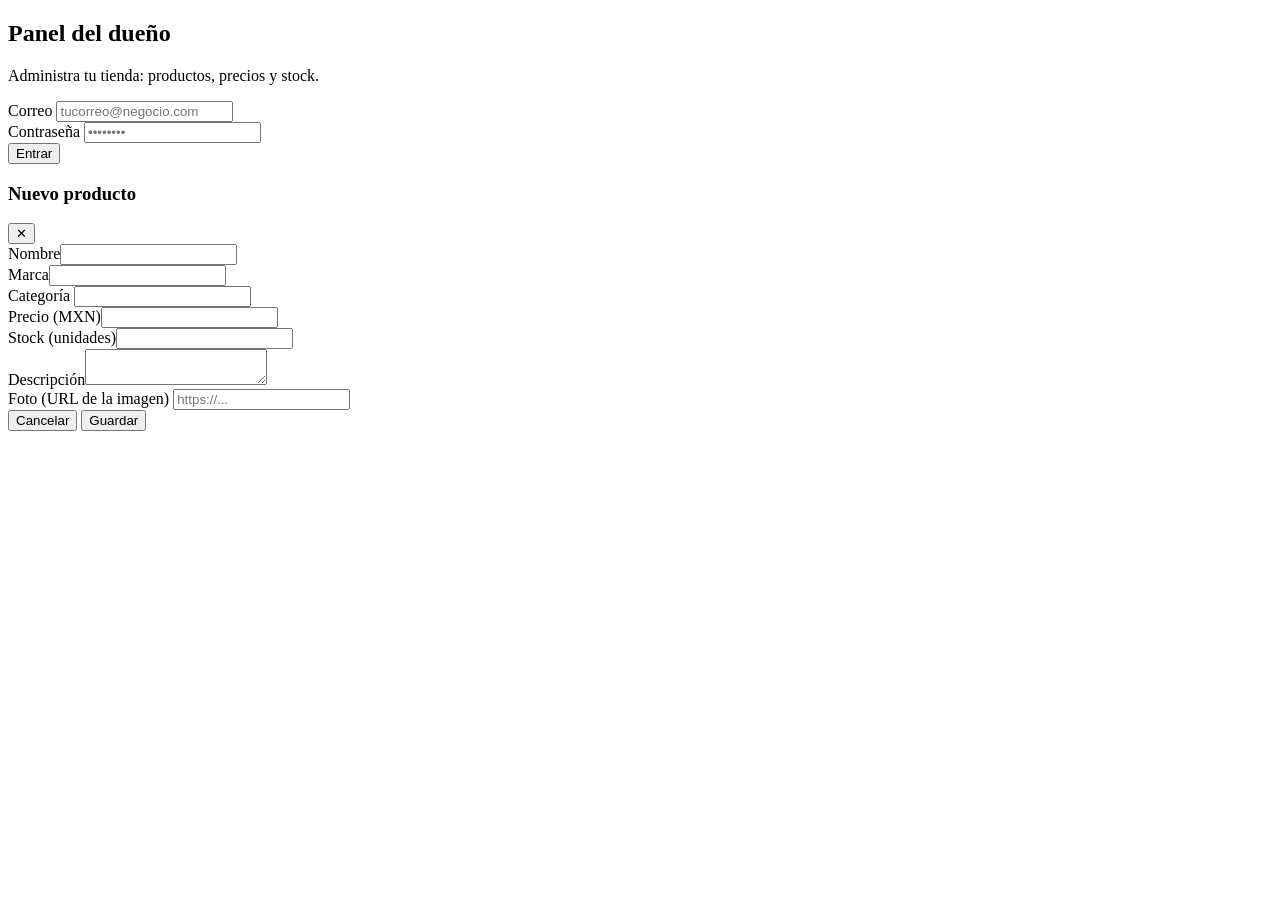
==== admin.html @ 73901465 "Deploy admin.html" ====
<!DOCTYPE html>
<html lang="es">
<head>
  <meta charset="UTF-8">
  <meta name="viewport" content="width=device-width, initial-scale=1.0">
  <title>Panel del dueño — Ciclo Norte</title>
  <link rel="stylesheet" href="css/styles.css">
</head>
<body class="admin-body">

  <!-- LOGIN -->
  <section class="login-screen" id="loginScreen">
    <form class="login-card" id="loginForm">
      <h1>Panel del dueño</h1>
      <p>Administra tu tienda: productos, precios y stock.</p>
      <div class="field">
        <label>Correo</label>
        <input class="input" type="email" id="email" placeholder="tucorreo@negocio.com" autocomplete="username" required>
      </div>
      <div class="field">
        <label>Contraseña</label>
        <input class="input" type="password" id="pass" placeholder="••••••••" autocomplete="current-password" required>
      </div>
      <button class="btn" type="submit" id="loginBtn">Entrar</button>
      <div class="form-err" id="loginErr"></div>
      <div class="login-hint" id="loginHint"></div>
    </form>
  </section>

  <!-- DASHBOARD -->
  <div id="dash" hidden>
    <header class="admin-top">
      <div class="wrap admin-top__in">
        <a href="#" class="brand">Ciclo<span class="dot">Norte</span> <small>Panel</small></a>
        <div style="display:flex;align-items:center;gap:16px">
          <span class="who" id="who"></span>
          <a href="index.html" class="btn btn--ghost" target="_blank">Ver tienda ↗</a>
          <button class="btn btn--ghost" id="logout">Salir</button>
        </div>
      </div>
    </header>

    <main class="wrap admin-main">
      <div class="admin-head">
        <h1>Mis productos</h1>
        <button class="btn" id="addBtn" style="width:auto">+ Agregar producto</button>
      </div>

      <div class="stat-row">
        <div class="stat"><div class="n" id="stTotal">0</div><div class="l">Productos</div></div>
        <div class="stat"><div class="n" id="stStock">0</div><div class="l">Unidades en stock</div></div>
        <div class="stat"><div class="n" id="stOut">0</div><div class="l">Agotados</div></div>
      </div>

      <div class="p-table">
        <div class="p-row p-row--head">
          <span></span><span>Producto</span><span class="hide-sm">Categoría</span>
          <span class="hide-sm">Precio</span><span>Stock</span><span></span>
        </div>
        <div id="pList"></div>
      </div>
    </main>
  </div>

  <!-- MODAL -->
  <div class="modal-ov" id="modalOv">
    <div class="modal">
      <div class="modal__head">
        <h3 id="modalTitle">Nuevo producto</h3>
        <button class="icon-btn" id="modalClose">✕</button>
      </div>
      <form id="prodForm">
        <div class="modal__body">
          <input type="hidden" id="pId">
          <div class="row-2">
            <div class="field"><label>Nombre</label><input class="input" id="pNombre" required></div>
            <div class="field"><label>Marca</label><input class="input" id="pMarca" required></div>
          </div>
          <div class="row-2">
            <div class="field"><label>Categoría</label>
              <input class="input" id="pCategoria" list="cats" required>
              <datalist id="cats"><option>Bicicletas</option><option>Cascos</option><option>Lentes</option><option>Accesorios</option></datalist>
            </div>
            <div class="field"><label>Precio (MXN)</label><input class="input" id="pPrecio" type="number" min="0" required></div>
          </div>
          <div class="field"><label>Stock (unidades)</label><input class="input" id="pStock" type="number" min="0" required></div>
          <div class="field"><label>Descripción</label><textarea class="input" id="pDesc" rows="2"></textarea></div>
          <div class="field">
            <label>Foto (URL de la imagen)</label>
            <input class="input" id="pImagen" placeholder="https://...">
            <img class="img-preview" id="pImgPrev" alt="" hidden>
          </div>
        </div>
        <div class="modal__foot">
          <button type="button" class="btn btn--ghost" id="modalCancel">Cancelar</button>
          <button type="submit" class="btn btn--accent" style="width:auto">Guardar</button>
        </div>
      </form>
    </div>
  </div>

  <div class="toast-wrap" id="toasts"></div>
  <script type="module" src="js/admin.js"></script>
</body>
</html>
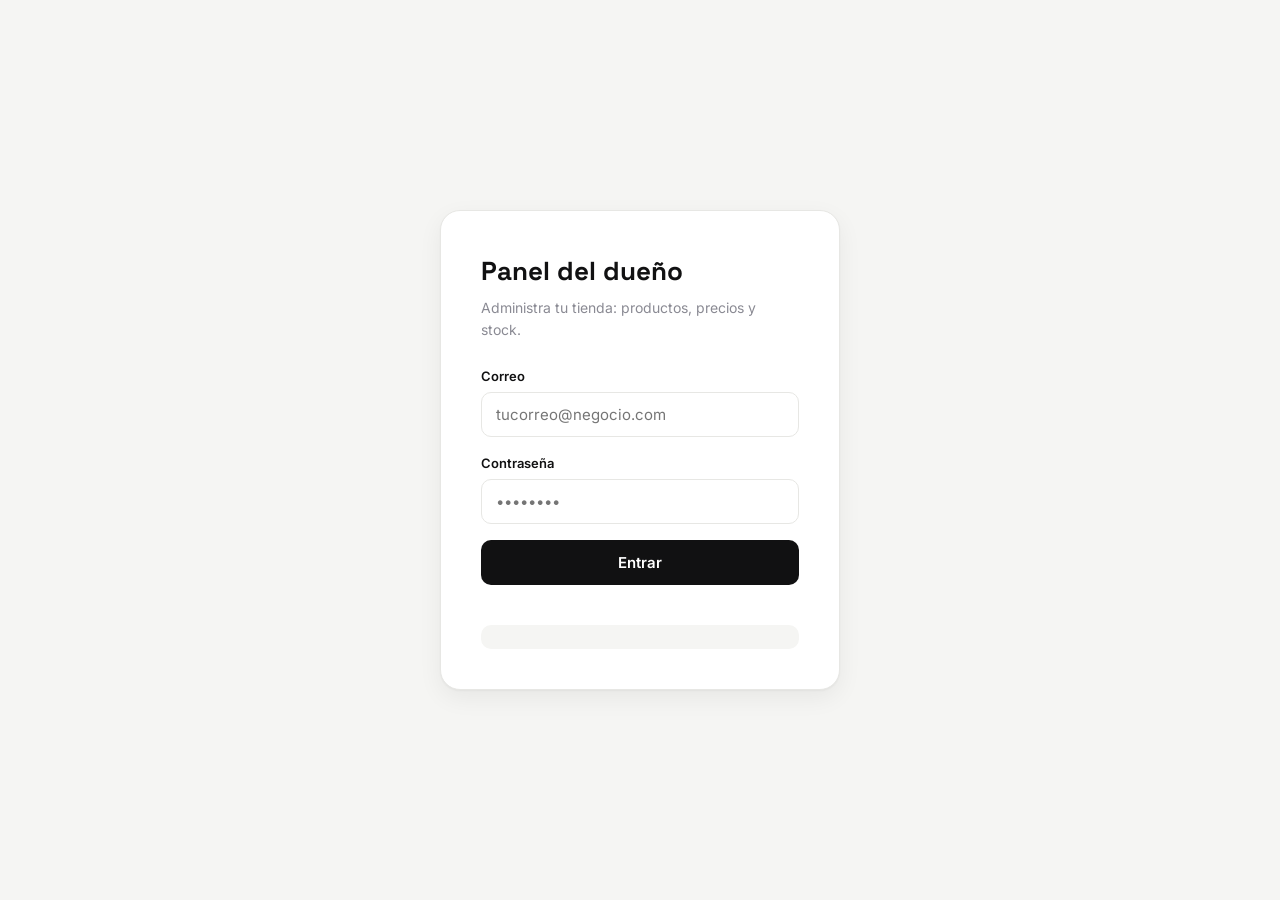
==== commit a16960bc: "Separar login/panel: admin.html" ====
--- a/admin.html
+++ b/admin.html
@@ -3,13 +3,11 @@
 <head>
   <meta charset="UTF-8">
   <meta name="viewport" content="width=device-width, initial-scale=1.0">
-  <title>Panel del dueño — Ciclo Norte</title>
+  <title>Entrar — Panel Ciclo Norte</title>
   <link rel="stylesheet" href="css/styles.css">
 </head>
 <body class="admin-body">
-
-  <!-- LOGIN -->
-  <section class="login-screen" id="loginScreen">
+  <section class="login-screen">
     <form class="login-card" id="loginForm">
       <h1>Panel del dueño</h1>
       <p>Administra tu tienda: productos, precios y stock.</p>
@@ -26,80 +24,7 @@
       <div class="login-hint" id="loginHint"></div>
     </form>
   </section>
-
-  <!-- DASHBOARD -->
-  <div id="dash" hidden>
-    <header class="admin-top">
-      <div class="wrap admin-top__in">
-        <a href="#" class="brand">Ciclo<span class="dot">Norte</span> <small>Panel</small></a>
-        <div style="display:flex;align-items:center;gap:16px">
-          <span class="who" id="who"></span>
-          <a href="index.html" class="btn btn--ghost" target="_blank">Ver tienda ↗</a>
-          <button class="btn btn--ghost" id="logout">Salir</button>
-        </div>
-      </div>
-    </header>
-
-    <main class="wrap admin-main">
-      <div class="admin-head">
-        <h1>Mis productos</h1>
-        <button class="btn" id="addBtn" style="width:auto">+ Agregar producto</button>
-      </div>
-
-      <div class="stat-row">
-        <div class="stat"><div class="n" id="stTotal">0</div><div class="l">Productos</div></div>
-        <div class="stat"><div class="n" id="stStock">0</div><div class="l">Unidades en stock</div></div>
-        <div class="stat"><div class="n" id="stOut">0</div><div class="l">Agotados</div></div>
-      </div>
-
-      <div class="p-table">
-        <div class="p-row p-row--head">
-          <span></span><span>Producto</span><span class="hide-sm">Categoría</span>
-          <span class="hide-sm">Precio</span><span>Stock</span><span></span>
-        </div>
-        <div id="pList"></div>
-      </div>
-    </main>
-  </div>
-
-  <!-- MODAL -->
-  <div class="modal-ov" id="modalOv">
-    <div class="modal">
-      <div class="modal__head">
-        <h3 id="modalTitle">Nuevo producto</h3>
-        <button class="icon-btn" id="modalClose">✕</button>
-      </div>
-      <form id="prodForm">
-        <div class="modal__body">
-          <input type="hidden" id="pId">
-          <div class="row-2">
-            <div class="field"><label>Nombre</label><input class="input" id="pNombre" required></div>
-            <div class="field"><label>Marca</label><input class="input" id="pMarca" required></div>
-          </div>
-          <div class="row-2">
-            <div class="field"><label>Categoría</label>
-              <input class="input" id="pCategoria" list="cats" required>
-              <datalist id="cats"><option>Bicicletas</option><option>Cascos</option><option>Lentes</option><option>Accesorios</option></datalist>
-            </div>
-            <div class="field"><label>Precio (MXN)</label><input class="input" id="pPrecio" type="number" min="0" required></div>
-          </div>
-          <div class="field"><label>Stock (unidades)</label><input class="input" id="pStock" type="number" min="0" required></div>
-          <div class="field"><label>Descripción</label><textarea class="input" id="pDesc" rows="2"></textarea></div>
-          <div class="field">
-            <label>Foto (URL de la imagen)</label>
-            <input class="input" id="pImagen" placeholder="https://...">
-            <img class="img-preview" id="pImgPrev" alt="" hidden>
-          </div>
-        </div>
-        <div class="modal__foot">
-          <button type="button" class="btn btn--ghost" id="modalCancel">Cancelar</button>
-          <button type="submit" class="btn btn--accent" style="width:auto">Guardar</button>
-        </div>
-      </form>
-    </div>
-  </div>
-
   <div class="toast-wrap" id="toasts"></div>
-  <script type="module" src="js/admin.js"></script>
+  <script type="module" src="js/login.js"></script>
 </body>
 </html>
--- a/css/styles.css
+++ b/css/styles.css
@@ -0,0 +1,214 @@
+@import url('https://fonts.googleapis.com/css2?family=Inter:wght@400;500;600;700&family=Space+Grotesk:wght@500;600;700&display=swap');
+
+:root {
+  --bg: #ffffff;
+  --bg-soft: #f5f5f3;
+  --ink: #111112;
+  --ink-soft: #3f3f46;
+  --muted: #8a8a93;
+  --line: #e7e7e4;
+  --accent: #c6f032;
+  --accent-ink: #1a2003;
+  --danger: #e5484d;
+  --ok: #2f9e44;
+  --warn: #d97706;
+  --radius: 16px;
+  --shadow: 0 1px 2px rgba(0,0,0,.04), 0 8px 24px rgba(0,0,0,.06);
+  --shadow-lg: 0 12px 40px rgba(0,0,0,.14);
+  --font: 'Inter', system-ui, sans-serif;
+  --display: 'Space Grotesk', system-ui, sans-serif;
+}
+
+* { box-sizing: border-box; margin: 0; padding: 0; }
+html { scroll-behavior: smooth; }
+body {
+  font-family: var(--font);
+  color: var(--ink);
+  background: var(--bg);
+  line-height: 1.55;
+  -webkit-font-smoothing: antialiased;
+}
+img { max-width: 100%; display: block; }
+a { color: inherit; text-decoration: none; }
+button { font-family: inherit; cursor: pointer; border: none; background: none; }
+
+.wrap { max-width: 1180px; margin: 0 auto; padding: 0 24px; }
+
+/* ---------- Header ---------- */
+.hdr {
+  position: sticky; top: 0; z-index: 40;
+  background: rgba(255,255,255,.82);
+  backdrop-filter: blur(12px);
+  border-bottom: 1px solid var(--line);
+}
+.hdr__in { display: flex; align-items: center; justify-content: space-between; height: 68px; }
+.brand { display: flex; align-items: baseline; gap: 10px; font-family: var(--display); font-weight: 700; font-size: 22px; letter-spacing: -.02em; }
+.brand small { font-family: var(--font); font-weight: 500; font-size: 12px; color: var(--muted); letter-spacing: 0; }
+.brand b { color: var(--ink); }
+.brand .dot { color: #000; background: var(--accent); padding: 0 6px; border-radius: 6px; }
+.nav { display: flex; gap: 28px; font-size: 14px; font-weight: 500; color: var(--ink-soft); }
+.nav a:hover { color: var(--ink); }
+.cart-btn { position: relative; display: flex; align-items: center; gap: 8px; background: var(--ink); color: #fff; padding: 10px 16px; border-radius: 999px; font-size: 14px; font-weight: 600; transition: transform .2s; }
+.cart-btn:hover { transform: translateY(-2px); }
+.cart-btn .count { background: var(--accent); color: var(--accent-ink); min-width: 20px; height: 20px; border-radius: 999px; font-size: 12px; font-weight: 700; display: grid; place-items: center; padding: 0 5px; }
+@media (max-width: 720px) { .nav { display: none; } }
+
+/* ---------- Hero ---------- */
+.hero { background: var(--ink); color: #fff; padding: 76px 0 88px; position: relative; overflow: hidden; }
+.hero::after { content: ""; position: absolute; right: -120px; top: -120px; width: 380px; height: 380px; background: radial-gradient(circle, var(--accent), transparent 68%); opacity: .22; }
+.hero h1 { font-family: var(--display); font-size: clamp(34px, 6vw, 60px); line-height: 1.02; letter-spacing: -.03em; max-width: 14ch; }
+.hero h1 em { font-style: normal; color: var(--accent); }
+.hero p { margin-top: 18px; color: #b8b8bf; font-size: 18px; max-width: 44ch; }
+.hero .cta { margin-top: 30px; display: inline-flex; align-items: center; gap: 10px; background: var(--accent); color: var(--accent-ink); padding: 14px 26px; border-radius: 999px; font-weight: 700; transition: transform .2s, box-shadow .2s; }
+.hero .cta:hover { transform: translateY(-3px); box-shadow: 0 12px 30px rgba(198,240,50,.3); }
+
+/* ---------- Section ---------- */
+.sec { padding: 72px 0; }
+.sec__head { display: flex; align-items: flex-end; justify-content: space-between; margin-bottom: 36px; gap: 16px; }
+.sec__head h2 { font-family: var(--display); font-size: clamp(26px, 4vw, 38px); letter-spacing: -.02em; }
+.sec__head p { color: var(--muted); font-size: 15px; }
+
+/* ---------- Grid + cards ---------- */
+.grid { display: grid; grid-template-columns: repeat(3, 1fr); gap: 26px; }
+@media (max-width: 960px) { .grid { grid-template-columns: repeat(2, 1fr); } }
+@media (max-width: 620px) { .grid { grid-template-columns: 1fr; } }
+
+.card {
+  background: var(--bg); border: 1px solid var(--line); border-radius: var(--radius);
+  overflow: hidden; display: flex; flex-direction: column;
+  transition: transform .28s cubic-bezier(.2,.7,.2,1), box-shadow .28s, border-color .28s;
+}
+.card:hover { transform: translateY(-8px) scale(1.02); box-shadow: var(--shadow-lg); border-color: transparent; }
+.card__media { position: relative; aspect-ratio: 4/3; background: var(--bg-soft); display: grid; place-items: center; overflow: hidden; }
+.card__media img { width: 100%; height: 100%; object-fit: contain; padding: 18px; transition: transform .4s; }
+.card:hover .card__media img { transform: scale(1.06); }
+.card__ph { color: var(--muted); font-size: 13px; text-align: center; padding: 20px; font-weight: 500; }
+.card__cat { position: absolute; top: 12px; left: 12px; background: rgba(255,255,255,.92); backdrop-filter: blur(4px); padding: 5px 11px; border-radius: 999px; font-size: 11px; font-weight: 600; letter-spacing: .04em; text-transform: uppercase; color: var(--ink-soft); }
+.card__body { padding: 18px 18px 20px; display: flex; flex-direction: column; gap: 6px; flex: 1; }
+.card__brand { font-size: 12px; font-weight: 600; color: var(--muted); letter-spacing: .05em; text-transform: uppercase; }
+.card__name { font-family: var(--display); font-size: 20px; letter-spacing: -.01em; }
+.card__desc { font-size: 14px; color: var(--ink-soft); flex: 1; }
+.card__foot { display: flex; align-items: center; justify-content: space-between; margin-top: 12px; }
+.price { font-family: var(--display); font-weight: 700; font-size: 22px; }
+.price span { font-size: 13px; color: var(--muted); font-weight: 500; }
+
+.stock { font-size: 12px; font-weight: 600; display: inline-flex; align-items: center; gap: 6px; }
+.stock::before { content: ""; width: 7px; height: 7px; border-radius: 999px; background: currentColor; }
+.stock--ok { color: var(--ok); }
+.stock--low { color: var(--warn); }
+.stock--out { color: var(--danger); }
+
+.add-btn { width: 100%; margin-top: 14px; background: var(--ink); color: #fff; padding: 13px; border-radius: 10px; font-weight: 600; font-size: 14px; display: flex; align-items: center; justify-content: center; gap: 8px; transition: background .2s, transform .15s; }
+.add-btn:hover:not(:disabled) { transform: translateY(-2px); }
+.add-btn:disabled { background: var(--bg-soft); color: var(--muted); cursor: not-allowed; }
+
+/* ---------- Cart drawer ---------- */
+.overlay { position: fixed; inset: 0; background: rgba(0,0,0,.45); opacity: 0; pointer-events: none; transition: opacity .3s; z-index: 50; }
+.overlay.open { opacity: 1; pointer-events: auto; }
+.drawer { position: fixed; top: 0; right: 0; height: 100%; width: 420px; max-width: 90vw; background: var(--bg); z-index: 60; transform: translateX(100%); transition: transform .32s cubic-bezier(.2,.7,.2,1); display: flex; flex-direction: column; box-shadow: var(--shadow-lg); }
+.drawer.open { transform: translateX(0); }
+.drawer__head { display: flex; align-items: center; justify-content: space-between; padding: 22px 24px; border-bottom: 1px solid var(--line); }
+.drawer__head h3 { font-family: var(--display); font-size: 20px; }
+.icon-btn { width: 36px; height: 36px; border-radius: 10px; display: grid; place-items: center; color: var(--ink-soft); transition: background .2s; font-size: 18px; }
+.icon-btn:hover { background: var(--bg-soft); }
+.drawer__body { flex: 1; overflow-y: auto; padding: 12px 24px; }
+.drawer__empty { text-align: center; color: var(--muted); padding: 60px 20px; }
+.line { display: flex; gap: 14px; padding: 16px 0; border-bottom: 1px solid var(--line); }
+.line__img { width: 64px; height: 64px; border-radius: 10px; background: var(--bg-soft); object-fit: contain; padding: 6px; flex-shrink: 0; }
+.line__info { flex: 1; min-width: 0; }
+.line__name { font-weight: 600; font-size: 14px; }
+.line__price { color: var(--muted); font-size: 13px; }
+.qty { display: inline-flex; align-items: center; gap: 10px; margin-top: 8px; background: var(--bg-soft); border-radius: 999px; padding: 4px 6px; }
+.qty button { width: 24px; height: 24px; border-radius: 999px; background: var(--bg); font-weight: 700; display: grid; place-items: center; box-shadow: var(--shadow); }
+.qty button:disabled { opacity: .35; cursor: not-allowed; }
+.qty span { font-size: 14px; font-weight: 600; min-width: 18px; text-align: center; }
+.line__rm { color: var(--muted); font-size: 12px; align-self: flex-start; }
+.line__rm:hover { color: var(--danger); }
+.drawer__foot { padding: 20px 24px; border-top: 1px solid var(--line); }
+.drawer__total { display: flex; justify-content: space-between; align-items: baseline; margin-bottom: 16px; }
+.drawer__total b { font-family: var(--display); font-size: 26px; }
+.checkout { width: 100%; background: var(--accent); color: var(--accent-ink); padding: 16px; border-radius: 12px; font-weight: 700; font-size: 15px; display: flex; align-items: center; justify-content: center; gap: 10px; transition: transform .2s, box-shadow .2s; }
+.checkout:hover { transform: translateY(-2px); box-shadow: 0 10px 26px rgba(198,240,50,.35); }
+.checkout small { display: block; font-weight: 500; font-size: 11px; opacity: .7; }
+
+/* ---------- Footer ---------- */
+.ftr { background: var(--bg-soft); border-top: 1px solid var(--line); padding: 40px 0; margin-top: 40px; color: var(--muted); font-size: 14px; }
+.ftr__in { display: flex; justify-content: space-between; flex-wrap: wrap; gap: 16px; align-items: center; }
+
+/* ---------- Toast ---------- */
+.toast-wrap { position: fixed; bottom: 24px; left: 50%; transform: translateX(-50%); z-index: 80; display: flex; flex-direction: column; gap: 10px; align-items: center; }
+.toast { background: var(--ink); color: #fff; padding: 12px 20px; border-radius: 999px; font-size: 14px; font-weight: 500; box-shadow: var(--shadow-lg); animation: pop .3s; }
+.toast b { color: var(--accent); }
+@keyframes pop { from { opacity: 0; transform: translateY(12px); } }
+
+/* ---------- reveal ---------- */
+.reveal { opacity: 0; transform: translateY(24px); transition: opacity .6s, transform .6s; }
+.reveal.in { opacity: 1; transform: none; }
+
+/* ---------- Mode badge ---------- */
+.mode-badge { position: fixed; bottom: 16px; left: 16px; z-index: 70; font-size: 12px; font-weight: 600; padding: 7px 12px; border-radius: 999px; box-shadow: var(--shadow); }
+.mode-badge--demo { background: #fff4d6; color: #92600a; border: 1px solid #f3d894; }
+.mode-badge--nube { background: #dcfce7; color: #166534; border: 1px solid #a7f3c4; }
+
+/* ================= ADMIN ================= */
+.admin-body { background: var(--bg-soft); }
+.login-screen { min-height: 100vh; display: grid; place-items: center; padding: 24px; }
+.login-card { background: #fff; border: 1px solid var(--line); border-radius: 20px; padding: 40px; width: 100%; max-width: 400px; box-shadow: var(--shadow); }
+.login-card h1 { font-family: var(--display); font-size: 26px; margin-bottom: 6px; }
+.login-card p { color: var(--muted); font-size: 14px; margin-bottom: 26px; }
+.field { margin-bottom: 16px; }
+.field label { display: block; font-size: 13px; font-weight: 600; margin-bottom: 6px; }
+.input { width: 100%; padding: 12px 14px; border: 1px solid var(--line); border-radius: 10px; font-size: 15px; font-family: inherit; transition: border-color .2s, box-shadow .2s; background: #fff; }
+.input:focus { outline: none; border-color: var(--ink); box-shadow: 0 0 0 3px rgba(0,0,0,.05); }
+.btn { background: var(--ink); color: #fff; padding: 13px 20px; border-radius: 10px; font-weight: 600; font-size: 15px; width: 100%; transition: transform .15s, opacity .2s; }
+.btn:hover { transform: translateY(-2px); }
+.btn:disabled { opacity: .5; cursor: not-allowed; transform: none; }
+.btn--ghost { background: #fff; color: var(--ink); border: 1px solid var(--line); width: auto; padding: 10px 18px; }
+.btn--accent { background: var(--accent); color: var(--accent-ink); }
+.btn--danger { background: #fff; color: var(--danger); border: 1px solid #f3c9cb; width: auto; }
+.login-hint { margin-top: 18px; font-size: 12px; color: var(--muted); background: var(--bg-soft); padding: 12px; border-radius: 10px; line-height: 1.6; }
+.form-err { color: var(--danger); font-size: 13px; margin-top: 4px; min-height: 18px; }
+
+.admin-top { background: #fff; border-bottom: 1px solid var(--line); position: sticky; top: 0; z-index: 30; }
+.admin-top__in { display: flex; align-items: center; justify-content: space-between; height: 64px; }
+.admin-top .who { font-size: 13px; color: var(--muted); }
+.admin-main { padding: 36px 0 80px; }
+.admin-head { display: flex; align-items: center; justify-content: space-between; margin-bottom: 26px; gap: 16px; flex-wrap: wrap; }
+.admin-head h1 { font-family: var(--display); font-size: 30px; letter-spacing: -.02em; }
+.admin-head .btn { width: auto; }
+
+.stat-row { display: grid; grid-template-columns: repeat(3, 1fr); gap: 16px; margin-bottom: 30px; }
+@media (max-width: 620px) { .stat-row { grid-template-columns: 1fr; } }
+.stat { background: #fff; border: 1px solid var(--line); border-radius: 14px; padding: 20px; }
+.stat .n { font-family: var(--display); font-size: 30px; font-weight: 700; }
+.stat .l { font-size: 13px; color: var(--muted); margin-top: 2px; }
+
+.p-table { background: #fff; border: 1px solid var(--line); border-radius: 16px; overflow: hidden; }
+.p-row { display: grid; grid-template-columns: 56px 1.6fr 1fr .9fr 1fr auto; gap: 14px; align-items: center; padding: 14px 18px; border-bottom: 1px solid var(--line); }
+.p-row:last-child { border-bottom: none; }
+.p-row--head { background: var(--bg-soft); font-size: 12px; font-weight: 600; text-transform: uppercase; letter-spacing: .04em; color: var(--muted); }
+.p-thumb { width: 44px; height: 44px; border-radius: 8px; background: var(--bg-soft); object-fit: contain; padding: 4px; }
+.p-name b { font-family: var(--display); }
+.p-name span { display: block; font-size: 12px; color: var(--muted); }
+.p-actions { display: flex; gap: 8px; }
+.p-actions button { font-size: 13px; padding: 8px 12px; border-radius: 8px; font-weight: 600; }
+.edit-a { background: var(--bg-soft); color: var(--ink); }
+.del-a { color: var(--danger); }
+.stock-pill { font-size: 13px; font-weight: 600; }
+@media (max-width: 820px) {
+  .p-row { grid-template-columns: 44px 1fr auto; }
+  .p-row .hide-sm { display: none; }
+}
+
+/* ---------- Modal ---------- */
+.modal-ov { position: fixed; inset: 0; background: rgba(0,0,0,.5); z-index: 90; display: grid; place-items: center; padding: 24px; opacity: 0; pointer-events: none; transition: opacity .25s; }
+.modal-ov.open { opacity: 1; pointer-events: auto; }
+.modal { background: #fff; border-radius: 20px; width: 100%; max-width: 520px; max-height: 90vh; overflow-y: auto; transform: translateY(16px); transition: transform .25s; }
+.modal-ov.open .modal { transform: none; }
+.modal__head { padding: 24px 26px; border-bottom: 1px solid var(--line); display: flex; justify-content: space-between; align-items: center; }
+.modal__head h3 { font-family: var(--display); font-size: 22px; }
+.modal__body { padding: 24px 26px; }
+.modal__foot { padding: 18px 26px; border-top: 1px solid var(--line); display: flex; justify-content: flex-end; gap: 12px; }
+.row-2 { display: grid; grid-template-columns: 1fr 1fr; gap: 14px; }
+.img-preview { width: 100%; aspect-ratio: 16/10; background: var(--bg-soft); border-radius: 12px; object-fit: contain; padding: 10px; margin-top: 6px; border: 1px solid var(--line); }
+textarea.input { resize: vertical; min-height: 70px; }
